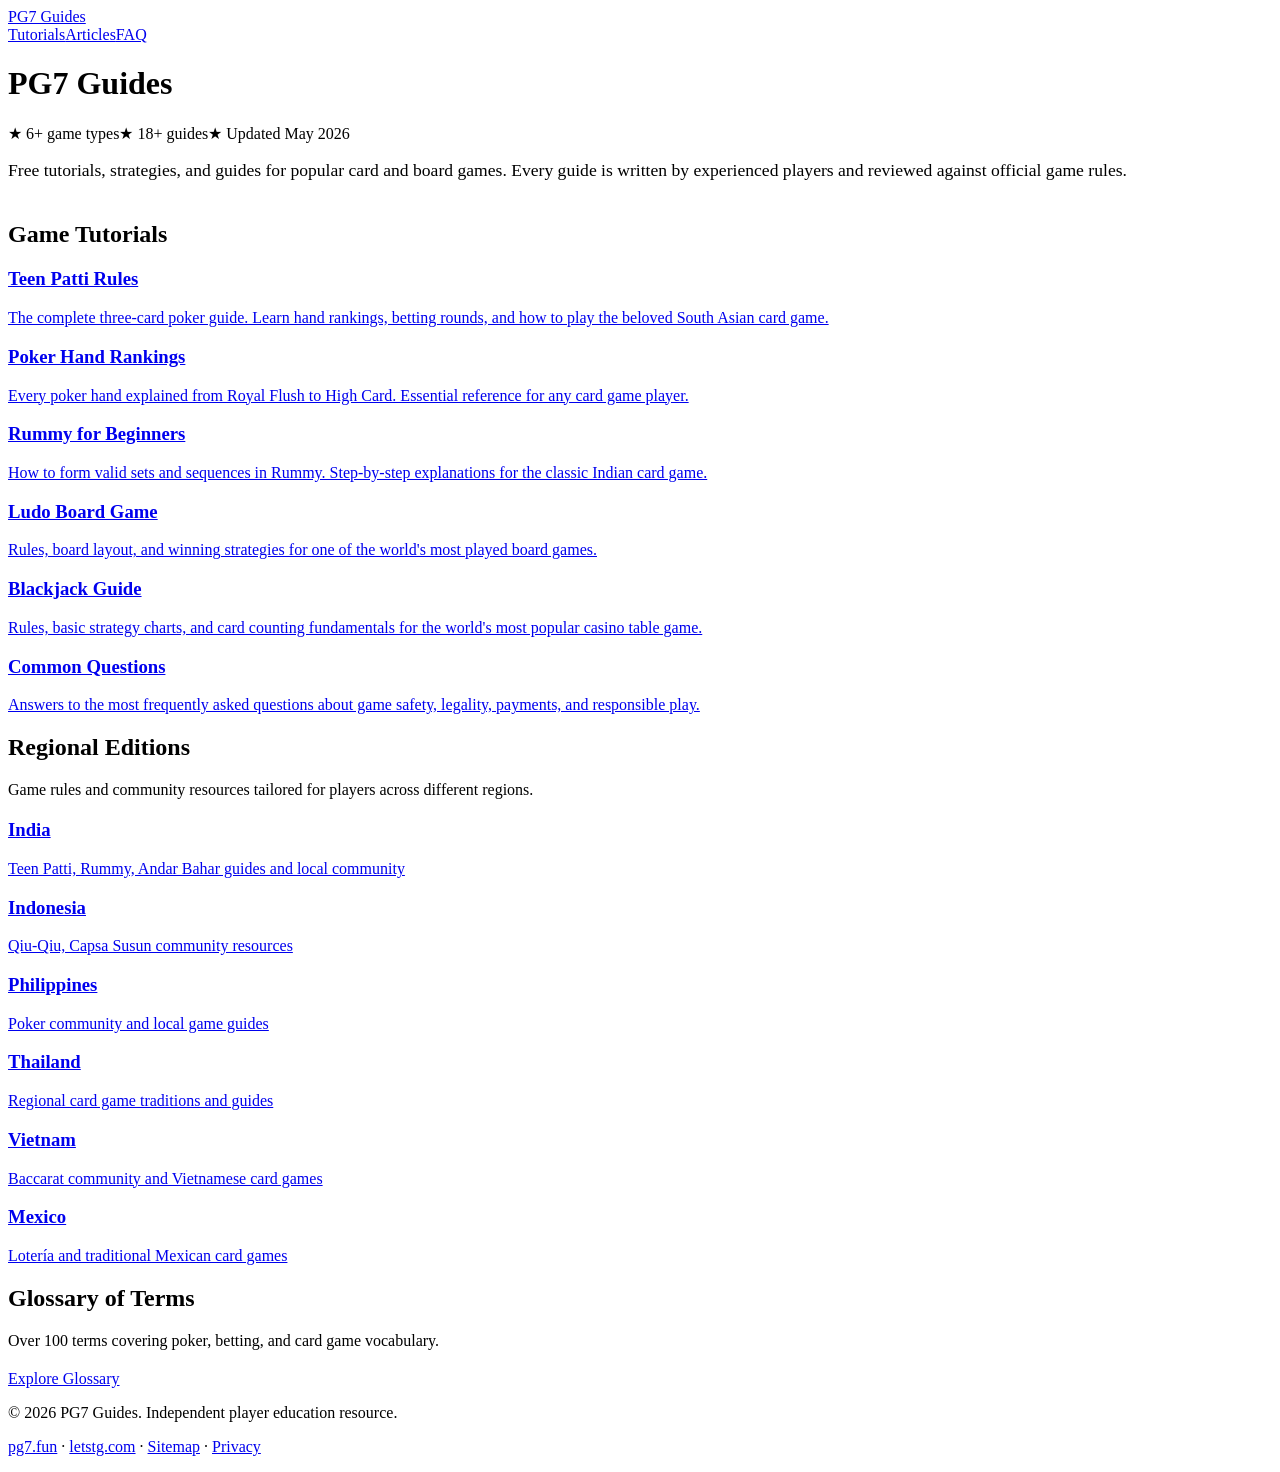
==== index.html @ e417eca0 "Add index.html" ====
<!DOCTYPE html>
<html lang="en">
<head>
  <meta charset="UTF-8">
  <meta name="viewport" content="width=device-width, initial-scale=1.0">
  <meta charset="UTF-8"><meta name="viewport" content="width=device-width, initial-scale=1.0">  <title>PG7 Guides — Free Game Tutorials & Strategies [2026]</title>
  <meta name="description" content="Step-by-step guides for Teen Patti, Rummy, Poker, Ludo, and Blackjack. Built by experienced players, backed by math. Updated for 2026.">
  <meta property="og:title" content="PG7 Guides — Free Game Tutorials & Strategies [2026]">
  <meta property="og:description" content="Step-by-step guides for Teen Patti, Rummy, Poker, Ludo, and Blackjack. Built by experienced players, backed by math. Updated for 2026.">
  <meta property="og:type" content="website">
  <meta property="og:site_name" content="PG7 Guides">
  <meta name="twitter:card" content="summary_large_image">
  <meta name="twitter:title" content="PG7 Guides — Free Game Tutorials & Strategies [2026]">
  <meta name="twitter:description" content="Step-by-step guides for Teen Patti, Rummy, Poker, Ludo, and Blackjack. Built by experienced players, backed by math. Updated for 2026.">
<script type="application/ld+json">{
  "@context": "https://schema.org",
  "@type": "WebSite",
  "name": "PG7 Guides",
  "url": "https://pg7-guides.github.io/pg7-guides",
  "description": "Free game tutorials, strategies, and guides for popular card and board games. Built by players, backed by math.",
  "potentialAction": {
    "@type": "SearchAction",
    "target": {
      "@type": "EntryPoint",
      "urlTemplate": "https://pg7-guides.github.io/pg7-guides/?q={search_term_string}"
    },
    "query-input": "required name=search_term_string"
  }
}</script>
  <link rel="canonical" href="https://pg7-guides.github.io/pg7-guides/index.html">
  <link rel="stylesheet" href="assets/css/style.css">
  <link rel="icon" type="image/svg+xml" href="data:image/svg+xml,<svg xmlns='http://www.w3.org/2000/svg' viewBox='0 0 100 100'><text y='.9em' font-size='90'>&#x1F3B0;</text></svg>">
  <meta name="theme-color" content="#0f1117">
</head>
<body>
  <header>
  <div class="header-inner">
    <a href="index.html" class="logo">PG7 Guides</a>
    <nav><a href="tutorials/">Tutorials</a><a href="articles/">Articles</a><a href="faq/">FAQ</a></nav>
  </div>
</header>
<main>
  <h1>PG7 Guides</h1>
  <p class="article-meta">
    <span>&#9733; 6+ game types</span><span>&#9733; 18+ guides</span><span>&#9733; Updated May 2026</span>
  </p>
  <p style="font-size:1.1rem;color:var(--text);margin-bottom:40px">Free tutorials, strategies, and guides for popular card and board games. Every guide is written by experienced players and reviewed against official game rules.</p>

  <h2>Game Tutorials</h2>
  <div class="related-grid">
    <a href="tutorials/teen-patti-rules.html" class="related-card"><h3>Teen Patti Rules</h3><p>The complete three-card poker guide. Learn hand rankings, betting rounds, and how to play the beloved South Asian card game.</p></a>
    <a href="tutorials/poker-hand-rankings.html" class="related-card"><h3>Poker Hand Rankings</h3><p>Every poker hand explained from Royal Flush to High Card. Essential reference for any card game player.</p></a>
    <a href="tutorials/rummy-beginners-guide.html" class="related-card"><h3>Rummy for Beginners</h3><p>How to form valid sets and sequences in Rummy. Step-by-step explanations for the classic Indian card game.</p></a>
    <a href="tutorials/ludo-board-game.html" class="related-card"><h3>Ludo Board Game</h3><p>Rules, board layout, and winning strategies for one of the world's most played board games.</p></a>
    <a href="tutorials/blackjack-strategy.html" class="related-card"><h3>Blackjack Guide</h3><p>Rules, basic strategy charts, and card counting fundamentals for the world's most popular casino table game.</p></a>
    <a href="faq/common-questions.html" class="related-card"><h3>Common Questions</h3><p>Answers to the most frequently asked questions about game safety, legality, payments, and responsible play.</p></a>
  </div>

  <h2>Regional Editions</h2>
  <p style="margin-bottom:20px;color:var(--text-muted)">Game rules and community resources tailored for players across different regions.</p>
  <div class="resource-grid">
    <a href="https://pg7.fun/regions/india" class="resource-card" rel="noopener"><h3>India</h3><p>Teen Patti, Rummy, Andar Bahar guides and local community</p></a>
    <a href="https://pg7.fun/regions/indonesia" class="resource-card" rel="noopener"><h3>Indonesia</h3><p>Qiu-Qiu, Capsa Susun community resources</p></a>
    <a href="https://pg7.fun/regions/philippines" class="resource-card" rel="noopener"><h3>Philippines</h3><p>Poker community and local game guides</p></a>
    <a href="https://pg7.fun/regions/thailand" class="resource-card" rel="noopener"><h3>Thailand</h3><p>Regional card game traditions and guides</p></a>
    <a href="https://pg7.fun/regions/vietnam" class="resource-card" rel="noopener"><h3>Vietnam</h3><p>Baccarat community and Vietnamese card games</p></a>
    <a href="https://pg7.fun/regions/mexico" class="resource-card" rel="noopener"><h3>Mexico</h3><p>Lotería and traditional Mexican card games</p></a>
  </div>

  <div class="cta-section">
    <h2>Glossary of Terms</h2>
    <p style="margin-bottom:20px;color:var(--text-muted)">Over 100 terms covering poker, betting, and card game vocabulary.</p>
    <a href="https://pg7.fun/glossary" class="btn btn-outline" rel="noopener">Explore Glossary</a>
  </div>
</main>
<footer>
  <p>&copy; 2026 PG7 Guides. Independent player education resource.</p>
  <p>
    <a href="https://pg7.fun">pg7.fun</a> &middot;
    <a href="https://letstg.com">letstg.com</a> &middot;
    <a href="https://pg7-guides.github.io/pg7-guides/sitemap.xml">Sitemap</a> &middot;
    <a href="https://pg7-guides.github.io/pg7-guides/robots.txt">Privacy</a>
  </p>
</footer>
<script src="assets/js/main.js"></script>
  <script src="assets/js/main.js"></script>
</body>
</html>
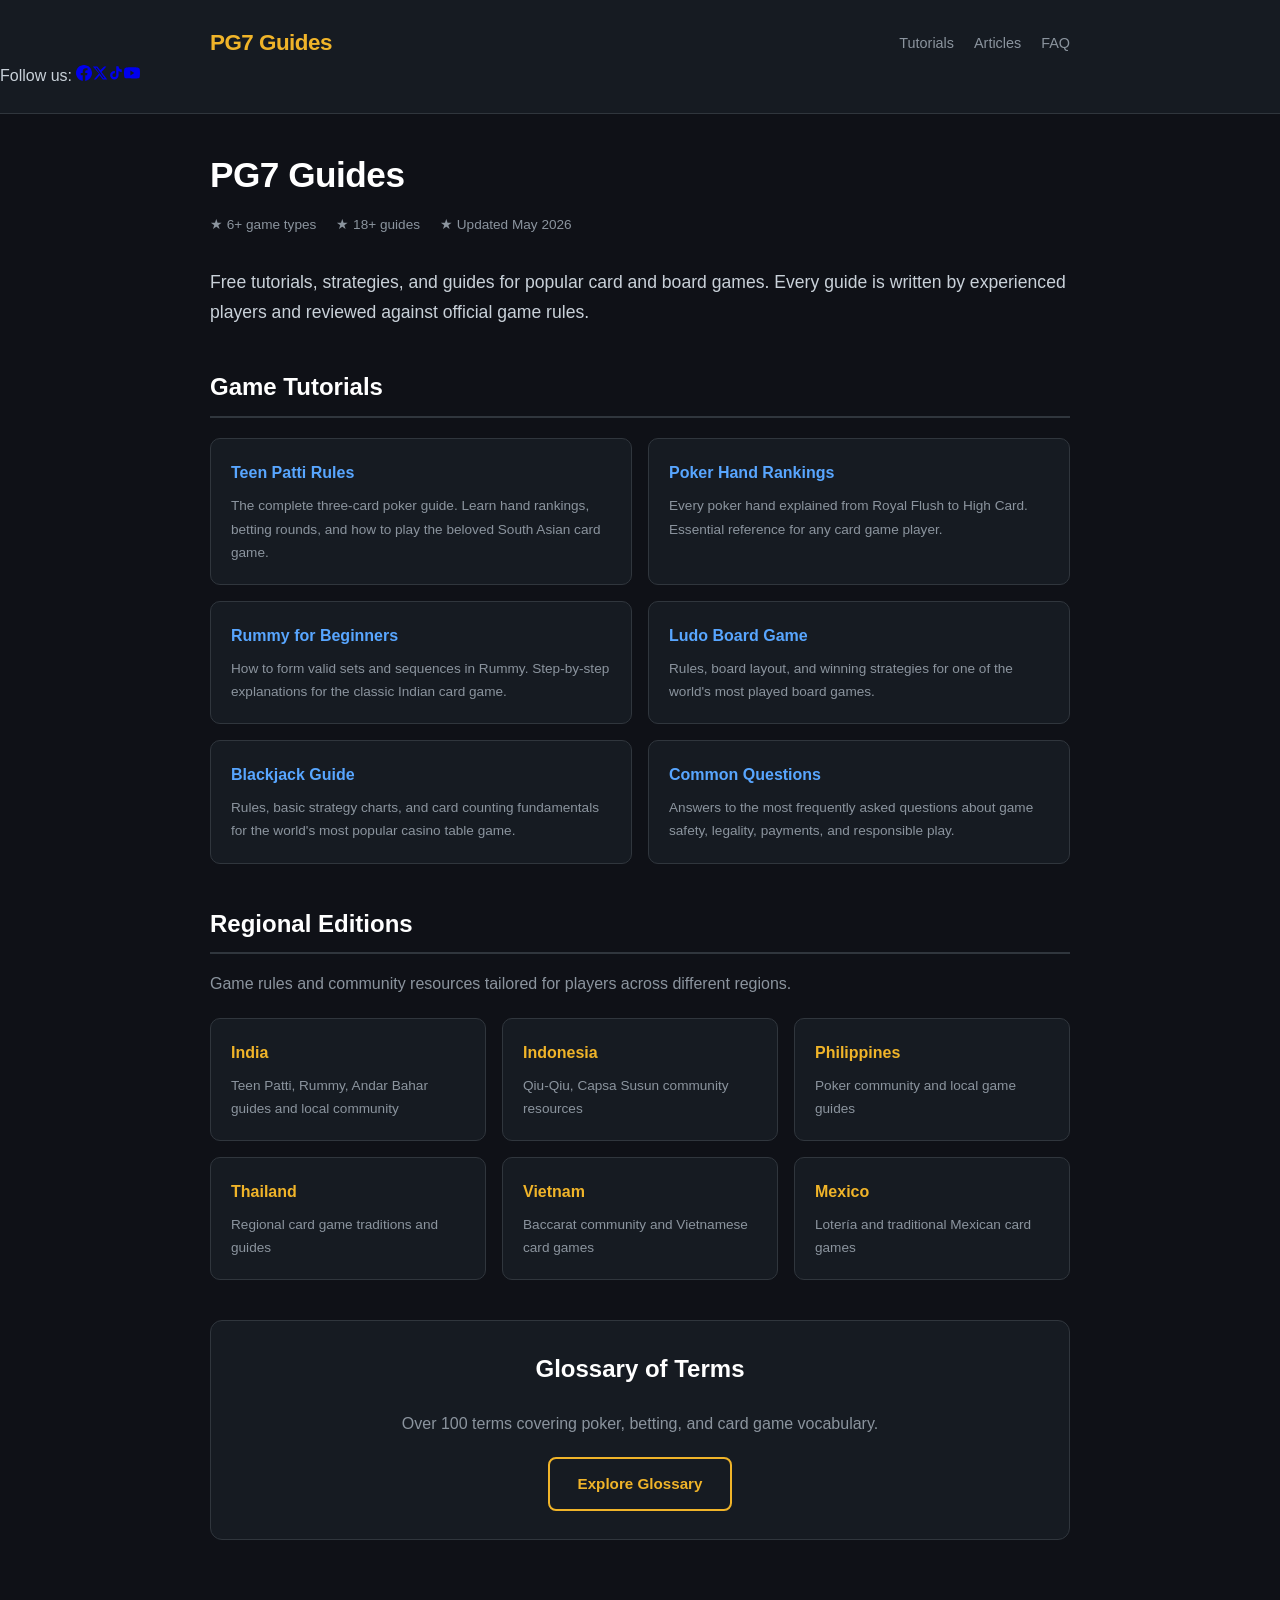
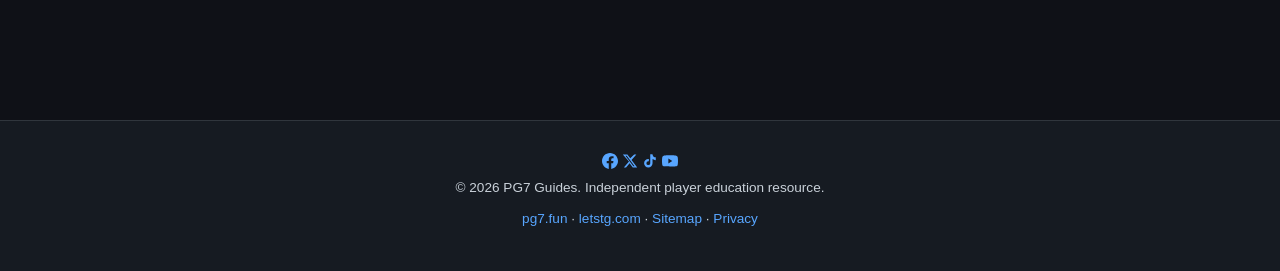
==== commit f8b16cfd: "Update index.html" ====
--- a/index.html
+++ b/index.html
@@ -28,15 +28,23 @@
   }
 }</script>
   <link rel="canonical" href="https://pg7-guides.github.io/pg7-guides/index.html">
-  <link rel="stylesheet" href="assets/css/style.css">
+  <link rel="stylesheet" href="/assets/css/style.css">
   <link rel="icon" type="image/svg+xml" href="data:image/svg+xml,<svg xmlns='http://www.w3.org/2000/svg' viewBox='0 0 100 100'><text y='.9em' font-size='90'>&#x1F3B0;</text></svg>">
   <meta name="theme-color" content="#0f1117">
 </head>
 <body>
   <header>
-  <div class="header-inner">
-    <a href="index.html" class="logo">PG7 Guides</a>
-    <nav><a href="tutorials/">Tutorials</a><a href="articles/">Articles</a><a href="faq/">FAQ</a></nav>
+  <div class="header-top">
+    <div class="header-inner">
+      <a href="index.html" class="logo">PG7 Guides</a>
+      <nav><a href="tutorials/">Tutorials</a><a href="articles/">Articles</a><a href="faq/">FAQ</a></nav>
+    </div>
+  </div>
+  <div class="social-bar">
+    <div class="social-bar-inner">
+      <span class="social-bar-label">Follow us:</span>
+      <a href="https://www.facebook.com/profile.php?id=61589384997044" target="_blank" rel="noopener noreferrer" title="Facebook" aria-label="Facebook" class="social-icon"><svg xmlns="http://www.w3.org/2000/svg" width="16" height="16" viewBox="0 0 24 24" fill="currentColor"><path d="M24 12.073c0-6.627-5.373-12-12-12s-12 5.373-12 12c0 5.99 4.388 10.954 10.125 11.854v-8.385H7.078v-3.47h3.047V9.43c0-3.007 1.792-4.669 4.533-4.669 1.312 0 2.686.235 2.686.235v2.953H15.83c-1.491 0-1.956.925-1.956 1.874v2.25h3.328l-.532 3.47h-2.796v8.385C19.612 23.027 24 18.062 24 12.073z"/></svg></a><a href="https://x.com/pg7_fun" target="_blank" rel="noopener noreferrer" title="X (Twitter)" aria-label="X (Twitter)" class="social-icon"><svg xmlns="http://www.w3.org/2000/svg" width="16" height="16" viewBox="0 0 24 24" fill="currentColor"><path d="M18.244 2.25h3.308l-7.227 8.26 8.502 11.24H16.17l-4.714-6.231-5.401 6.231H2.746l7.73-8.835L1.254 2.25H8.08l4.259 5.631 5.905-5.631zm-1.161 17.52h1.833L7.084 4.126H5.117z"/></svg></a><a href="https://www.tiktok.com/@pg7.fun" target="_blank" rel="noopener noreferrer" title="TikTok" aria-label="TikTok" class="social-icon"><svg xmlns="http://www.w3.org/2000/svg" width="16" height="16" viewBox="0 0 24 24" fill="currentColor"><path d="M19.59 6.69a4.83 4.83 0 0 1-3.77-4.25V2h-3.45v13.67a2.89 2.89 0 0 1-2.88 2.5 2.89 2.89 0 0 1-2.89-2.89 2.89 2.89 0 0 1 2.89-2.89c.28 0 .54.04.79.1V9.01a6.33 6.33 0 0 0-.79-.05 6.34 6.34 0 0 0-6.34 6.34 6.34 6.34 0 0 0 6.34 6.34 6.34 6.34 0 0 0 6.33-6.34v-6.12a8.27 8.27 0 0 0 4.84 1.55V6.5a4.85 4.85 0 0 1-1.01-.19z"/></svg></a><a href="https://www.youtube.com/@pg7_fun" target="_blank" rel="noopener noreferrer" title="YouTube" aria-label="YouTube" class="social-icon"><svg xmlns="http://www.w3.org/2000/svg" width="16" height="16" viewBox="0 0 24 24" fill="currentColor"><path d="M23.498 6.186a3.016 3.016 0 0 0-2.122-2.136C19.505 3.545 12 3.545 12 3.545s-7.505 0-9.377.505A3.017 3.017 0 0 0 .502 6.186C0 8.07 0 12 0 12s0 3.93.502 5.814a3.016 3.016 0 0 0 2.122 2.136c1.871.505 9.376.505 9.376.505s7.505 0 9.377-.505a3.015 3.015 0 0 0 2.122-2.136C24 15.93 24 12 24 12s0-3.93-.502-5.814zM9.545 15.568V8.432L15.455 12l-5.91 3.568z"/></svg></a>
+    </div>
   </div>
 </header>
 <main>
@@ -74,6 +82,11 @@
   </div>
 </main>
 <footer>
+  <div class="social-links"><a href="https://www.facebook.com/profile.php?id=61589384997044" target="_blank" rel="noopener noreferrer" title="Facebook" aria-label="Facebook"><svg xmlns="http://www.w3.org/2000/svg" width="16" height="16" viewBox="0 0 24 24" fill="currentColor"><path d="M24 12.073c0-6.627-5.373-12-12-12s-12 5.373-12 12c0 5.99 4.388 10.954 10.125 11.854v-8.385H7.078v-3.47h3.047V9.43c0-3.007 1.792-4.669 4.533-4.669 1.312 0 2.686.235 2.686.235v2.953H15.83c-1.491 0-1.956.925-1.956 1.874v2.25h3.328l-.532 3.47h-2.796v8.385C19.612 23.027 24 18.062 24 12.073z"/></svg></a>
+    <a href="https://x.com/pg7_fun" target="_blank" rel="noopener noreferrer" title="X (Twitter)" aria-label="X (Twitter)"><svg xmlns="http://www.w3.org/2000/svg" width="16" height="16" viewBox="0 0 24 24" fill="currentColor"><path d="M18.244 2.25h3.308l-7.227 8.26 8.502 11.24H16.17l-4.714-6.231-5.401 6.231H2.746l7.73-8.835L1.254 2.25H8.08l4.259 5.631 5.905-5.631zm-1.161 17.52h1.833L7.084 4.126H5.117z"/></svg></a>
+    <a href="https://www.tiktok.com/@pg7.fun" target="_blank" rel="noopener noreferrer" title="TikTok" aria-label="TikTok"><svg xmlns="http://www.w3.org/2000/svg" width="16" height="16" viewBox="0 0 24 24" fill="currentColor"><path d="M19.59 6.69a4.83 4.83 0 0 1-3.77-4.25V2h-3.45v13.67a2.89 2.89 0 0 1-2.88 2.5 2.89 2.89 0 0 1-2.89-2.89 2.89 2.89 0 0 1 2.89-2.89c.28 0 .54.04.79.1V9.01a6.33 6.33 0 0 0-.79-.05 6.34 6.34 0 0 0-6.34 6.34 6.34 6.34 0 0 0 6.34 6.34 6.34 6.34 0 0 0 6.33-6.34v-6.12a8.27 8.27 0 0 0 4.84 1.55V6.5a4.85 4.85 0 0 1-1.01-.19z"/></svg></a>
+    <a href="https://www.youtube.com/@pg7_fun" target="_blank" rel="noopener noreferrer" title="YouTube" aria-label="YouTube"><svg xmlns="http://www.w3.org/2000/svg" width="16" height="16" viewBox="0 0 24 24" fill="currentColor"><path d="M23.498 6.186a3.016 3.016 0 0 0-2.122-2.136C19.505 3.545 12 3.545 12 3.545s-7.505 0-9.377.505A3.017 3.017 0 0 0 .502 6.186C0 8.07 0 12 0 12s0 3.93.502 5.814a3.016 3.016 0 0 0 2.122 2.136c1.871.505 9.376.505 9.376.505s7.505 0 9.377-.505a3.015 3.015 0 0 0 2.122-2.136C24 15.93 24 12 24 12s0-3.93-.502-5.814zM9.545 15.568V8.432L15.455 12l-5.91 3.568z"/></svg></a>
+    </div>
   <p>&copy; 2026 PG7 Guides. Independent player education resource.</p>
   <p>
     <a href="https://pg7.fun">pg7.fun</a> &middot;
@@ -82,7 +95,7 @@
     <a href="https://pg7-guides.github.io/pg7-guides/robots.txt">Privacy</a>
   </p>
 </footer>
-<script src="assets/js/main.js"></script>
-  <script src="assets/js/main.js"></script>
+<script src="/assets/js/main.js"></script>
+  <script src="/assets/js/main.js"></script>
 </body>
 </html>
--- a/assets/css/style.css
+++ b/assets/css/style.css
@@ -0,0 +1,363 @@
+*, *::before, *::after { box-sizing: border-box; margin: 0; padding: 0; }
+
+:root {
+  --bg: #0f1117;
+  --surface: #161b22;
+  --border: #30363d;
+  --text: #c9d1d9;
+  --text-muted: #8b949e;
+  --accent: #f0b429;
+  --accent-hover: #d69e2e;
+  --link: #58a6ff;
+  --link-hover: #79c0ff;
+  --success: #3fb950;
+  --warning: #d29922;
+  --code-bg: #1c2128;
+}
+
+body {
+  font-family: -apple-system, BlinkMacSystemFont, 'Segoe UI', Helvetica, Arial, sans-serif;
+  background: var(--bg);
+  color: var(--text);
+  line-height: 1.7;
+  font-size: 16px;
+}
+
+.container { max-width: 900px; margin: 0 auto; padding: 0 20px; }
+
+header {
+  background: var(--surface);
+  border-bottom: 1px solid var(--border);
+  padding: 24px 0;
+  position: sticky;
+  top: 0;
+  z-index: 100;
+}
+
+.header-inner {
+  display: flex;
+  align-items: center;
+  justify-content: space-between;
+  max-width: 900px;
+  margin: 0 auto;
+  padding: 0 20px;
+}
+
+.logo {
+  font-size: 1.4rem;
+  font-weight: 700;
+  color: var(--accent);
+  text-decoration: none;
+  letter-spacing: -0.5px;
+}
+
+nav { display: flex; gap: 20px; }
+
+nav a {
+  color: var(--text-muted);
+  text-decoration: none;
+  font-size: 0.9rem;
+  font-weight: 500;
+  transition: color 0.2s;
+}
+
+nav a:hover, nav a.active { color: var(--accent); }
+
+.breadcrumb {
+  font-size: 0.8rem;
+  color: var(--text-muted);
+  padding: 16px 0 0;
+  max-width: 900px;
+  margin: 0 auto;
+  padding-left: 20px;
+  padding-right: 20px;
+}
+
+.breadcrumb a { color: var(--link); text-decoration: none; }
+.breadcrumb a:hover { text-decoration: underline; }
+.breadcrumb span { margin: 0 6px; }
+
+main { padding: 40px 20px 80px; max-width: 900px; margin: 0 auto; }
+
+h1 {
+  font-size: 2.2rem;
+  font-weight: 800;
+  color: #fff;
+  margin-bottom: 16px;
+  line-height: 1.2;
+  letter-spacing: -0.5px;
+}
+
+h2 {
+  font-size: 1.5rem;
+  font-weight: 700;
+  color: #fff;
+  margin: 40px 0 16px;
+  padding-bottom: 8px;
+  border-bottom: 2px solid var(--border);
+}
+
+h3 {
+  font-size: 1.15rem;
+  font-weight: 600;
+  color: #e6edf3;
+  margin: 28px 0 12px;
+}
+
+p { margin-bottom: 16px; color: var(--text); }
+
+.article-meta {
+  display: flex;
+  gap: 20px;
+  margin-bottom: 32px;
+  font-size: 0.85rem;
+  color: var(--text-muted);
+  flex-wrap: wrap;
+}
+
+.article-meta span { display: flex; align-items: center; gap: 6px; }
+
+.article-body > p, .article-body li { color: var(--text); }
+
+.article-body li { margin-bottom: 8px; margin-left: 20px; }
+
+.article-body ul, .article-body ol { margin-bottom: 16px; }
+
+.article-body a {
+  color: var(--link);
+  text-decoration: none;
+  border-bottom: 1px solid transparent;
+  transition: border-color 0.2s;
+}
+
+.article-body a:hover { border-bottom-color: var(--link); }
+
+blockquote {
+  border-left: 4px solid var(--accent);
+  padding: 12px 20px;
+  margin: 24px 0;
+  background: var(--surface);
+  border-radius: 0 8px 8px 0;
+  font-style: italic;
+  color: var(--text-muted);
+}
+
+.rule-box {
+  background: rgba(240, 180, 41, 0.08);
+  border: 1px solid rgba(240, 180, 41, 0.3);
+  border-radius: 10px;
+  padding: 20px 24px;
+  margin: 24px 0;
+}
+
+.rule-box h3 { margin-top: 0; color: var(--accent); }
+
+.step-list { counter-reset: step; list-style: none; margin: 16px 0; }
+.step-list li {
+  position: relative;
+  padding-left: 44px;
+  margin-bottom: 20px;
+  counter-increment: step;
+}
+.step-list li::before {
+  content: counter(step);
+  position: absolute;
+  left: 0;
+  top: 2px;
+  width: 28px;
+  height: 28px;
+  background: var(--accent);
+  color: #000;
+  border-radius: 50%;
+  display: flex;
+  align-items: center;
+  justify-content: center;
+  font-weight: 700;
+  font-size: 0.85rem;
+}
+
+.hand-ranking-table {
+  width: 100%;
+  border-collapse: collapse;
+  margin: 20px 0;
+  font-size: 0.95rem;
+}
+
+.hand-ranking-table th {
+  background: var(--surface);
+  color: var(--accent);
+  padding: 12px 16px;
+  text-align: left;
+  font-weight: 600;
+  border-bottom: 2px solid var(--border);
+}
+
+.hand-ranking-table td {
+  padding: 12px 16px;
+  border-bottom: 1px solid var(--border);
+}
+
+.hand-ranking-table tr:hover td { background: rgba(255,255,255,0.02); }
+
+.cta-section {
+  background: var(--surface);
+  border: 1px solid var(--border);
+  border-radius: 12px;
+  padding: 28px;
+  margin: 40px 0;
+  text-align: center;
+}
+
+.cta-section h2 { border: none; margin: 0 0 12px; }
+
+.btn {
+  display: inline-block;
+  background: var(--accent);
+  color: #000;
+  padding: 12px 28px;
+  border-radius: 8px;
+  text-decoration: none;
+  font-weight: 700;
+  font-size: 0.95rem;
+  transition: background 0.2s, transform 0.1s;
+  border: none;
+  cursor: pointer;
+}
+
+.btn:hover { background: var(--accent-hover); transform: translateY(-1px); }
+.btn-outline {
+  background: transparent;
+  color: var(--accent);
+  border: 2px solid var(--accent);
+}
+.btn-outline:hover { background: rgba(240,180,41,0.1); }
+
+.faq-item { margin-bottom: 24px; }
+.faq-item h3 { cursor: pointer; color: var(--link); }
+.faq-item h3:hover { color: var(--link-hover); }
+.faq-answer { padding-left: 0; overflow: hidden; transition: max-height 0.3s; }
+
+.resource-grid {
+  display: grid;
+  grid-template-columns: repeat(auto-fill, minmax(260px, 1fr));
+  gap: 16px;
+  margin: 20px 0;
+}
+
+.resource-card {
+  background: var(--surface);
+  border: 1px solid var(--border);
+  border-radius: 10px;
+  padding: 20px;
+  text-decoration: none;
+  color: var(--text);
+  transition: border-color 0.2s, transform 0.1s;
+  display: block;
+}
+
+.resource-card:hover {
+  border-color: var(--accent);
+  transform: translateY(-2px);
+}
+
+.resource-card h3 { margin: 0 0 8px; color: var(--accent); font-size: 1rem; }
+.resource-card p { margin: 0; font-size: 0.85rem; color: var(--text-muted); }
+
+.related-grid {
+  display: grid;
+  grid-template-columns: repeat(auto-fill, minmax(280px, 1fr));
+  gap: 16px;
+  margin: 20px 0;
+}
+
+.related-card {
+  background: var(--surface);
+  border: 1px solid var(--border);
+  border-radius: 10px;
+  padding: 20px;
+  text-decoration: none;
+  color: var(--text);
+  transition: border-color 0.2s;
+}
+
+.related-card:hover { border-color: var(--accent); }
+.related-card h3 { margin: 0 0 8px; color: var(--link); font-size: 1rem; }
+.related-card p { margin: 0; font-size: 0.85rem; color: var(--text-muted); }
+
+.author-box {
+  background: var(--surface);
+  border: 1px solid var(--border);
+  border-radius: 10px;
+  padding: 24px;
+  margin: 40px 0;
+  display: flex;
+  gap: 20px;
+  align-items: flex-start;
+}
+
+.author-avatar {
+  width: 56px;
+  height: 56px;
+  background: var(--accent);
+  border-radius: 50%;
+  display: flex;
+  align-items: center;
+  justify-content: center;
+  font-weight: 800;
+  font-size: 1.2rem;
+  color: #000;
+  flex-shrink: 0;
+}
+
+.author-info h3 { margin: 0 0 4px; color: #fff; }
+.author-info p { margin: 0; font-size: 0.9rem; color: var(--text-muted); }
+
+footer {
+  background: var(--surface);
+  border-top: 1px solid var(--border);
+  padding: 32px 20px;
+  margin-top: 60px;
+  text-align: center;
+  font-size: 0.85rem;
+  color: var(--text-muted);
+}
+
+footer a { color: var(--link); text-decoration: none; }
+footer a:hover { text-decoration: underline; }
+footer p { margin-bottom: 8px; }
+
+.toc {
+  background: var(--surface);
+  border: 1px solid var(--border);
+  border-radius: 10px;
+  padding: 20px 24px;
+  margin-bottom: 32px;
+}
+
+.toc h3 { margin: 0 0 12px; color: var(--accent); font-size: 1rem; }
+.toc ol { margin: 0; padding-left: 20px; }
+.toc li { margin-bottom: 6px; }
+.toc a { color: var(--link); text-decoration: none; font-size: 0.9rem; }
+.toc a:hover { text-decoration: underline; }
+
+.tag {
+  display: inline-block;
+  background: rgba(240,180,41,0.12);
+  color: var(--accent);
+  padding: 3px 10px;
+  border-radius: 20px;
+  font-size: 0.78rem;
+  font-weight: 500;
+  margin-right: 4px;
+}
+
+.tag-row { margin-bottom: 24px; }
+
+@media (max-width: 640px) {
+  h1 { font-size: 1.7rem; }
+  h2 { font-size: 1.25rem; }
+  nav { display: none; }
+  .header-inner { padding: 0 16px; }
+  main { padding: 24px 16px 60px; }
+  .author-box { flex-direction: column; }
+}
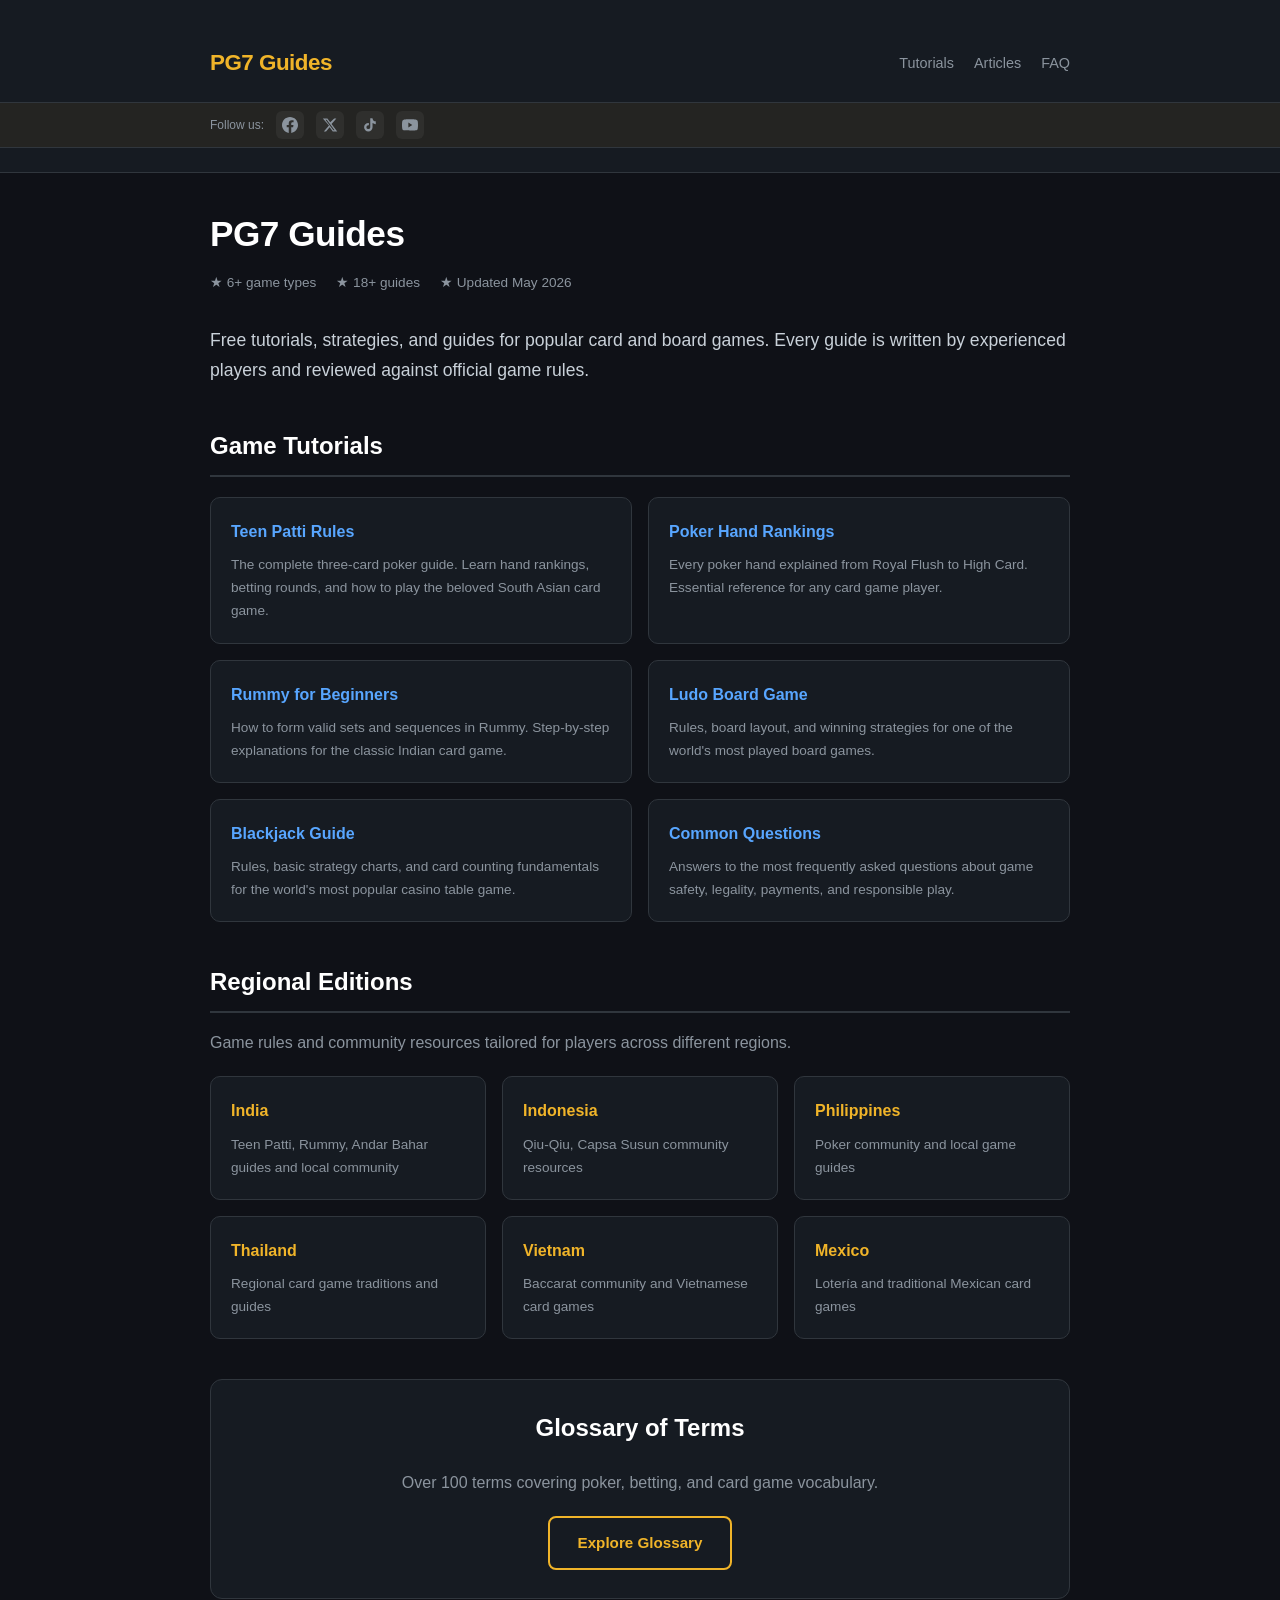
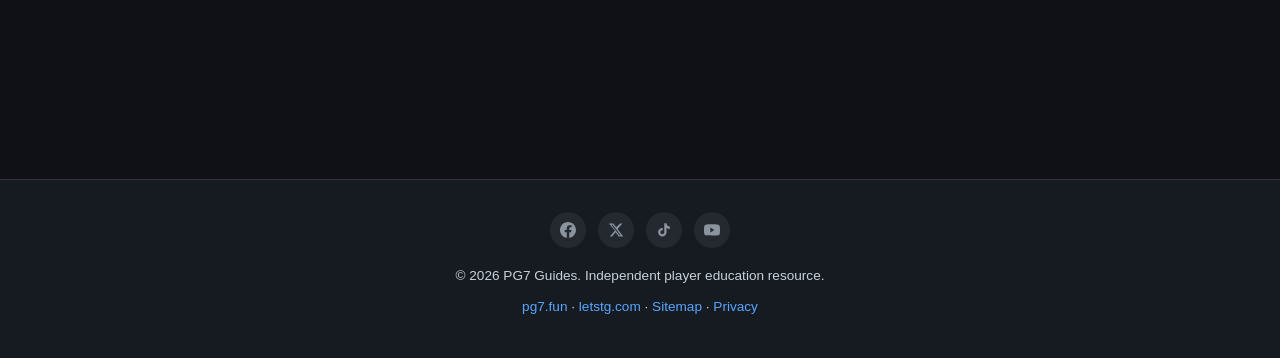
==== commit 2a374dc9: "Update index.html" ====
--- a/index.html
+++ b/index.html
@@ -3,15 +3,17 @@
 <head>
   <meta charset="UTF-8">
   <meta name="viewport" content="width=device-width, initial-scale=1.0">
-  <meta charset="UTF-8"><meta name="viewport" content="width=device-width, initial-scale=1.0">  <title>PG7 Guides — Free Game Tutorials & Strategies [2026]</title>
+  <title>PG7 Guides — Free Game Tutorials & Strategies [2026]</title>
   <meta name="description" content="Step-by-step guides for Teen Patti, Rummy, Poker, Ludo, and Blackjack. Built by experienced players, backed by math. Updated for 2026.">
   <meta property="og:title" content="PG7 Guides — Free Game Tutorials & Strategies [2026]">
   <meta property="og:description" content="Step-by-step guides for Teen Patti, Rummy, Poker, Ludo, and Blackjack. Built by experienced players, backed by math. Updated for 2026.">
   <meta property="og:type" content="website">
   <meta property="og:site_name" content="PG7 Guides">
+  <meta property="og:image" content="https://pg7-guides.github.io/pg7-guides/assets/img/og-image.png">
   <meta name="twitter:card" content="summary_large_image">
   <meta name="twitter:title" content="PG7 Guides — Free Game Tutorials & Strategies [2026]">
   <meta name="twitter:description" content="Step-by-step guides for Teen Patti, Rummy, Poker, Ludo, and Blackjack. Built by experienced players, backed by math. Updated for 2026.">
+  <meta name="twitter:image" content="https://pg7-guides.github.io/pg7-guides/assets/img/og-image.png">
 <script type="application/ld+json">{
   "@context": "https://schema.org",
   "@type": "WebSite",
@@ -27,6 +29,7 @@
     "query-input": "required name=search_term_string"
   }
 }</script>
+
   <link rel="canonical" href="https://pg7-guides.github.io/pg7-guides/index.html">
   <link rel="stylesheet" href="/assets/css/style.css">
   <link rel="icon" type="image/svg+xml" href="data:image/svg+xml,<svg xmlns='http://www.w3.org/2000/svg' viewBox='0 0 100 100'><text y='.9em' font-size='90'>&#x1F3B0;</text></svg>">
--- a/assets/css/style.css
+++ b/assets/css/style.css
@@ -34,6 +34,15 @@
   z-index: 100;
 }
 
+.header-top {
+  background: var(--surface);
+  border-bottom: 1px solid var(--border);
+  padding: 20px 0;
+  position: sticky;
+  top: 0;
+  z-index: 100;
+}
+
 .header-inner {
   display: flex;
   align-items: center;
@@ -62,6 +71,84 @@
 }
 
 nav a:hover, nav a.active { color: var(--accent); }
+
+.social-bar {
+  background: rgba(240,180,41,0.06);
+  border-bottom: 1px solid var(--border);
+  padding: 8px 0;
+}
+
+.social-bar-inner {
+  display: flex;
+  align-items: center;
+  gap: 12px;
+  max-width: 900px;
+  margin: 0 auto;
+  padding: 0 20px;
+}
+
+.social-bar-label {
+  font-size: 0.75rem;
+  color: var(--text-muted);
+  font-weight: 500;
+}
+
+.social-bar a {
+  display: flex;
+  align-items: center;
+  justify-content: center;
+  width: 28px;
+  height: 28px;
+  border-radius: 6px;
+  background: rgba(255,255,255,0.05);
+  color: var(--text-muted);
+  transition: background 0.2s, color 0.2s;
+  text-decoration: none;
+}
+
+.social-bar a:hover {
+  background: rgba(240,180,41,0.15);
+  color: var(--accent);
+}
+
+footer {
+  background: var(--surface);
+  border-top: 1px solid var(--border);
+  padding: 28px 20px;
+  margin-top: 60px;
+  text-align: center;
+  font-size: 0.85rem;
+  color: var(--text-muted);
+}
+
+footer a { color: var(--link); text-decoration: none; }
+footer a:hover { text-decoration: underline; }
+footer p { margin-bottom: 8px; }
+
+.social-links {
+  display: flex;
+  justify-content: center;
+  gap: 12px;
+  margin-bottom: 16px;
+}
+
+.social-links a {
+  display: flex;
+  align-items: center;
+  justify-content: center;
+  width: 36px;
+  height: 36px;
+  border-radius: 50%;
+  background: rgba(255,255,255,0.06);
+  color: var(--text-muted);
+  transition: background 0.2s, color 0.2s;
+  text-decoration: none;
+}
+
+.social-links a:hover {
+  background: rgba(240,180,41,0.2);
+  color: var(--accent);
+}
 
 .breadcrumb {
   font-size: 0.8rem;
